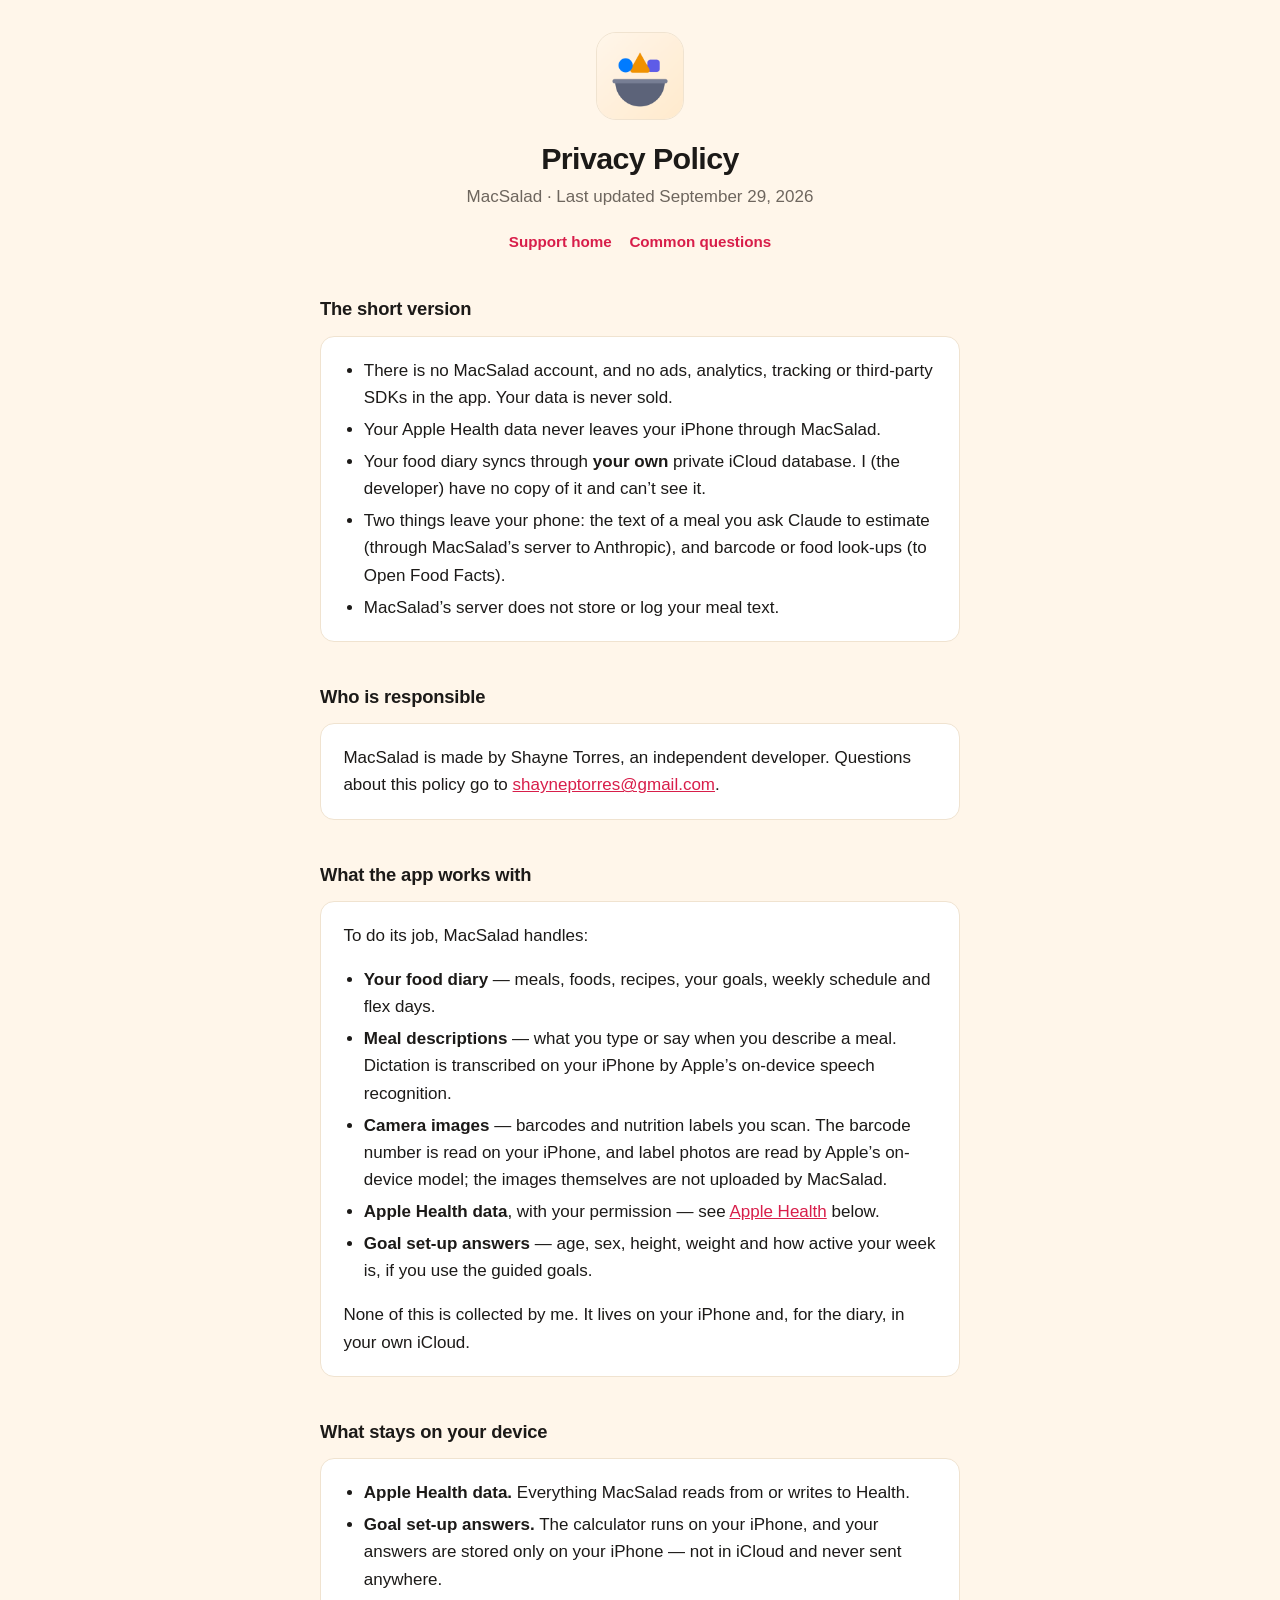
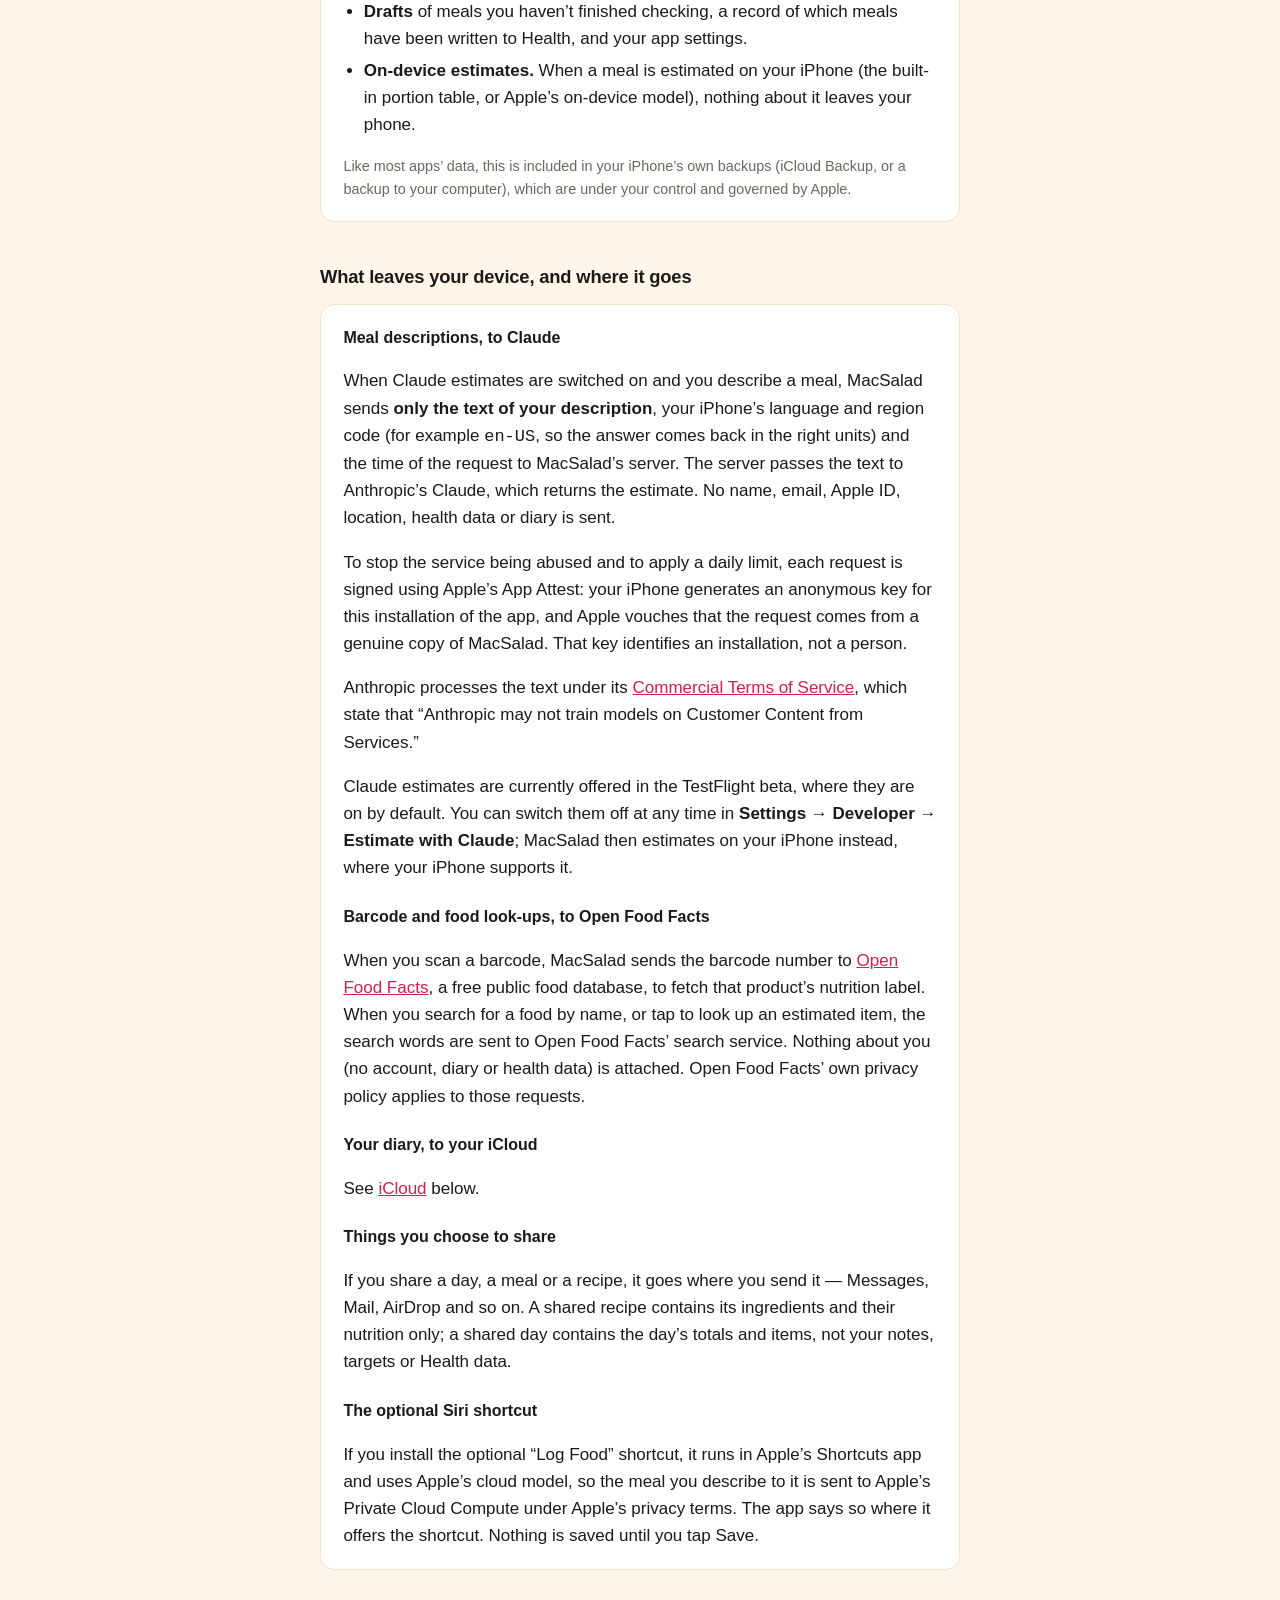
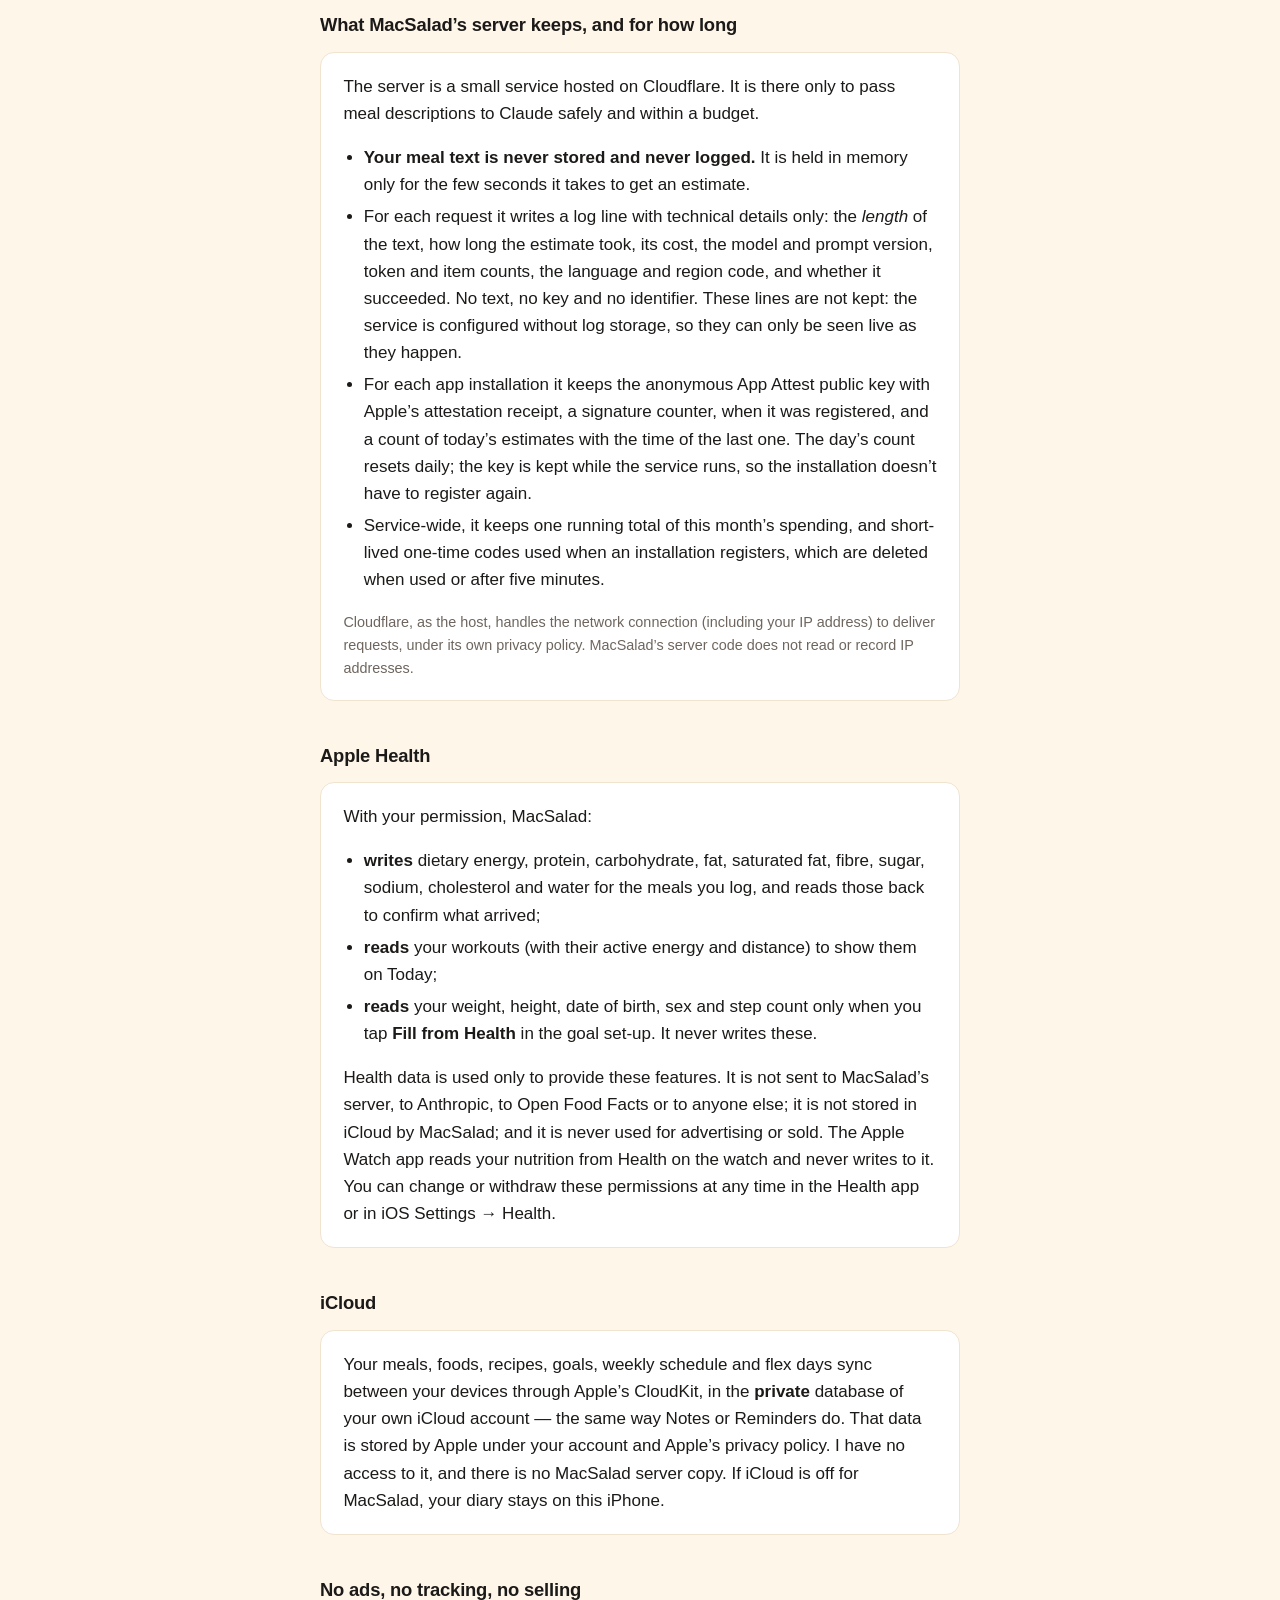
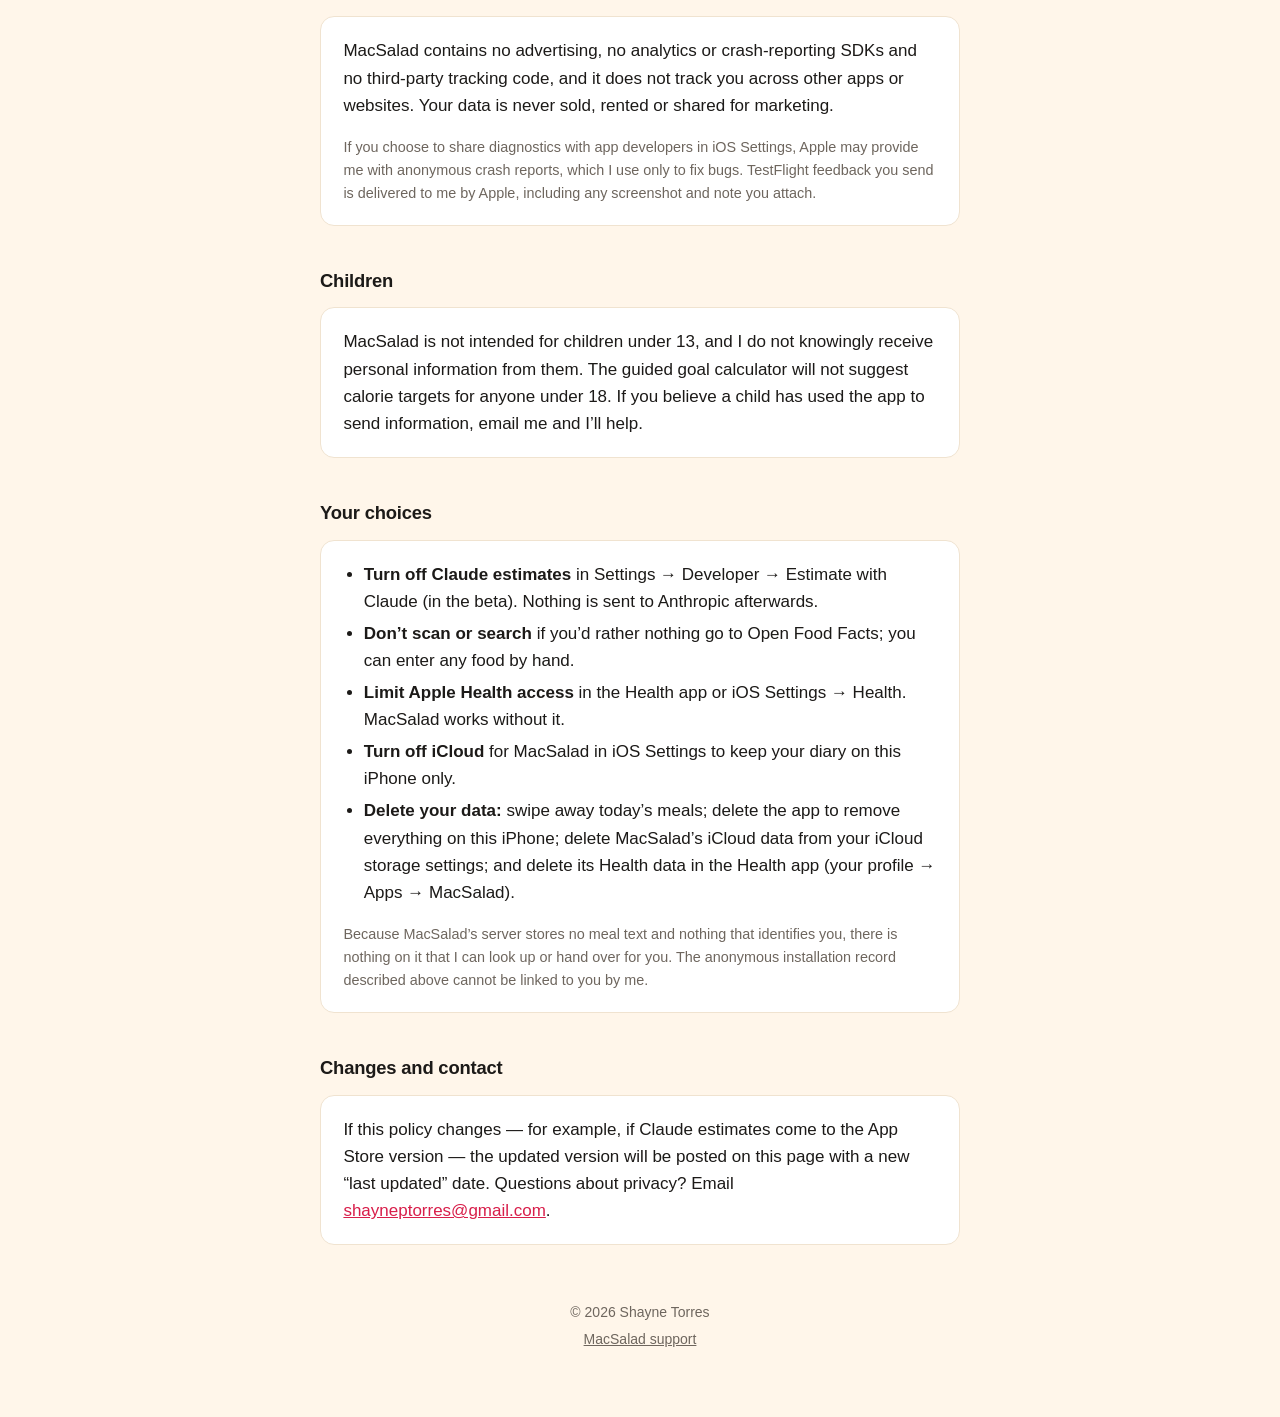
==== privacy.html @ c432ebdc "Support and privacy pages for MacSalad Co-Authored-By: Claude Opus 5.5 <noreply@anthropic.com>" ====
<!DOCTYPE html>
<html lang="en">
<head>
<meta charset="utf-8">
<meta name="viewport" content="width=device-width, initial-scale=1">
<title>MacSalad — Privacy Policy</title>
<meta name="description" content="Privacy policy for MacSalad. Health data stays on your iPhone; only meal descriptions you ask Claude to estimate, and food look-ups, leave it.">
<meta name="theme-color" content="#FFF6EA" media="(prefers-color-scheme: light)">
<meta name="theme-color" content="#14110F" media="(prefers-color-scheme: dark)">
<link rel="icon" type="image/png" href="assets/favicon-64.png">
<link rel="apple-touch-icon" href="assets/apple-touch-icon.png">
<link rel="stylesheet" href="style.css">
</head>
<body>
<main>

  <header>
    <a href="./">
      <img class="mark" src="assets/icon-256.png" srcset="assets/icon-256.png 1x, assets/icon-512.png 2x"
           width="88" height="88" alt="MacSalad — back to support">
    </a>
    <h1>Privacy Policy</h1>
    <p class="tagline">MacSalad · Last updated September 29, 2026</p>
    <nav aria-label="Sections">
      <a href="./">Support home</a>
      <a href="./#faq">Common questions</a>
    </nav>
  </header>

  <h2>The short version</h2>
  <div class="card">
    <ul>
      <li>There is no MacSalad account, and no ads, analytics, tracking or
        third-party SDKs in the app. Your data is never sold.</li>
      <li>Your Apple Health data never leaves your iPhone through MacSalad.</li>
      <li>Your food diary syncs through <strong>your own</strong> private iCloud
        database. I (the developer) have no copy of it and can’t see it.</li>
      <li>Two things leave your phone: the text of a meal you ask Claude to
        estimate (through MacSalad’s server to Anthropic), and barcode or food
        look-ups (to Open Food Facts).</li>
      <li>MacSalad’s server does not store or log your meal text.</li>
    </ul>
  </div>

  <h2>Who is responsible</h2>
  <div class="card">
    <p>
      MacSalad is made by Shayne Torres, an independent developer. Questions
      about this policy go to
      <a href="mailto:shayneptorres@gmail.com?subject=MacSalad%20Privacy">shayneptorres@gmail.com</a>.
    </p>
  </div>

  <h2>What the app works with</h2>
  <div class="card">
    <p>To do its job, MacSalad handles:</p>
    <ul>
      <li><strong>Your food diary</strong> — meals, foods, recipes, your goals,
        weekly schedule and flex days.</li>
      <li><strong>Meal descriptions</strong> — what you type or say when you
        describe a meal. Dictation is transcribed on your iPhone by Apple’s
        on-device speech recognition.</li>
      <li><strong>Camera images</strong> — barcodes and nutrition labels you
        scan. The barcode number is read on your iPhone, and label photos are
        read by Apple’s on-device model; the images themselves are not uploaded
        by MacSalad.</li>
      <li><strong>Apple Health data</strong>, with your permission — see
        <a href="#health">Apple Health</a> below.</li>
      <li><strong>Goal set-up answers</strong> — age, sex, height, weight and
        how active your week is, if you use the guided goals.</li>
    </ul>
    <p>
      None of this is collected by me. It lives on your iPhone and, for the
      diary, in your own iCloud.
    </p>
  </div>

  <h2>What stays on your device</h2>
  <div class="card">
    <ul>
      <li><strong>Apple Health data.</strong> Everything MacSalad reads from or
        writes to Health.</li>
      <li><strong>Goal set-up answers.</strong> The calculator runs on your
        iPhone, and your answers are stored only on your iPhone — not in
        iCloud and never sent anywhere.</li>
      <li><strong>Drafts</strong> of meals you haven’t finished checking, a
        record of which meals have been written to Health, and your app
        settings.</li>
      <li><strong>On-device estimates.</strong> When a meal is estimated on your
        iPhone (the built-in portion table, or Apple’s on-device model), nothing
        about it leaves your phone.</li>
    </ul>
    <p class="muted small">
      Like most apps’ data, this is included in your iPhone’s own backups
      (iCloud Backup, or a backup to your computer), which are under your
      control and governed by Apple.
    </p>
  </div>

  <h2>What leaves your device, and where it goes</h2>
  <div class="card">
    <h3>Meal descriptions, to Claude</h3>
    <p>
      When Claude estimates are switched on and you describe a meal, MacSalad
      sends <strong>only the text of your description</strong>, your iPhone’s
      language and region code (for example <code>en-US</code>, so the answer
      comes back in the right units) and the time of the request to MacSalad’s
      server. The server passes the text to Anthropic’s Claude, which returns
      the estimate. No name, email, Apple ID, location, health data or diary is
      sent.
    </p>
    <p>
      To stop the service being abused and to apply a daily limit, each request
      is signed using Apple’s App Attest: your iPhone generates an anonymous key
      for this installation of the app, and Apple vouches that the request comes
      from a genuine copy of MacSalad. That key identifies an installation, not
      a person.
    </p>
    <p>
      Anthropic processes the text under its
      <a href="https://www.anthropic.com/legal/commercial-terms">Commercial Terms of Service</a>,
      which state that “Anthropic may not train models on Customer Content from
      Services.”
    </p>
    <p>
      Claude estimates are currently offered in the TestFlight beta, where they
      are on by default. You can switch them off at any time in
      <strong>Settings → Developer → Estimate with Claude</strong>; MacSalad then
      estimates on your iPhone instead, where your iPhone supports it.
    </p>

    <h3>Barcode and food look-ups, to Open Food Facts</h3>
    <p>
      When you scan a barcode, MacSalad sends the barcode number to
      <a href="https://world.openfoodfacts.org">Open Food Facts</a>, a free public
      food database, to fetch that product’s nutrition label. When you search
      for a food by name, or tap to look up an estimated item, the search words
      are sent to Open Food Facts’ search service. Nothing about you (no account, diary or health data) is attached.
      Open Food Facts’ own privacy policy applies to those requests.
    </p>

    <h3>Your diary, to your iCloud</h3>
    <p>
      See <a href="#icloud">iCloud</a> below.
    </p>

    <h3>Things you choose to share</h3>
    <p>
      If you share a day, a meal or a recipe, it goes where you send it — Messages,
      Mail, AirDrop and so on. A shared recipe contains its ingredients and their
      nutrition only; a shared day contains the day’s totals and items, not your
      notes, targets or Health data.
    </p>

    <h3>The optional Siri shortcut</h3>
    <p>
      If you install the optional “Log Food” shortcut, it runs in Apple’s
      Shortcuts app and uses Apple’s cloud model, so the meal you describe to it
      is sent to Apple’s Private Cloud Compute under Apple’s privacy terms. The
      app says so where it offers the shortcut. Nothing is saved until you tap
      Save.
    </p>
  </div>

  <h2>What MacSalad’s server keeps, and for how long</h2>
  <div class="card">
    <p>
      The server is a small service hosted on Cloudflare. It is there only to
      pass meal descriptions to Claude safely and within a budget.
    </p>
    <ul>
      <li><strong>Your meal text is never stored and never logged.</strong> It
        is held in memory only for the few seconds it takes to get an estimate.</li>
      <li>For each request it writes a log line with technical details only:
        the <em>length</em> of the text, how long the estimate took, its cost,
        the model and prompt version, token and item counts, the language and
        region code, and whether it succeeded. No text, no key and no
        identifier. These lines are not kept: the service is configured without
        log storage, so they can only be seen live as they happen.</li>
      <li>For each app installation it keeps the anonymous App Attest public key
        with Apple’s attestation receipt, a signature counter, when it was
        registered, and a count of today’s estimates with the time of the last
        one. The day’s count resets daily; the key is kept while the service
        runs, so the installation doesn’t have to register again.</li>
      <li>Service-wide, it keeps one running total of this month’s spending, and
        short-lived one-time codes used when an installation registers, which
        are deleted when used or after five minutes.</li>
    </ul>
    <p class="muted small">
      Cloudflare, as the host, handles the network connection (including your
      IP address) to deliver requests, under its own privacy policy. MacSalad’s
      server code does not read or record IP addresses.
    </p>
  </div>

  <h2 id="health">Apple Health</h2>
  <div class="card">
    <p>With your permission, MacSalad:</p>
    <ul>
      <li><strong>writes</strong> dietary energy, protein, carbohydrate, fat,
        saturated fat, fibre, sugar, sodium, cholesterol and water for the meals
        you log, and reads those back to confirm what arrived;</li>
      <li><strong>reads</strong> your workouts (with their active energy and
        distance) to show them on Today;</li>
      <li><strong>reads</strong> your weight, height, date of birth, sex and
        step count only when you tap <strong>Fill from Health</strong> in the goal
        set-up. It never writes these.</li>
    </ul>
    <p>
      Health data is used only to provide these features. It is not sent to
      MacSalad’s server, to Anthropic, to Open Food Facts or to anyone else; it
      is not stored in iCloud by MacSalad; and it is never used for advertising
      or sold. The Apple Watch app reads your nutrition from Health on the watch
      and never writes to it. You can change or withdraw these permissions at
      any time in the Health app or in iOS Settings → Health.
    </p>
  </div>

  <h2 id="icloud">iCloud</h2>
  <div class="card">
    <p>
      Your meals, foods, recipes, goals, weekly schedule and flex days sync
      between your devices through Apple’s CloudKit, in the
      <strong>private</strong> database of your own iCloud account — the same way
      Notes or Reminders do. That data is stored by Apple under your account and
      Apple’s privacy policy. I have no access to it, and there is no MacSalad
      server copy. If iCloud is off for MacSalad, your diary stays on this
      iPhone.
    </p>
  </div>

  <h2>No ads, no tracking, no selling</h2>
  <div class="card">
    <p>
      MacSalad contains no advertising, no analytics or crash-reporting SDKs and
      no third-party tracking code, and it does not track you across other apps
      or websites. Your data is never sold, rented or shared for marketing.
    </p>
    <p class="muted small">
      If you choose to share diagnostics with app developers in iOS Settings,
      Apple may provide me with anonymous crash reports, which I use only to fix
      bugs. TestFlight feedback you send is delivered to me by Apple, including
      any screenshot and note you attach.
    </p>
  </div>

  <h2>Children</h2>
  <div class="card">
    <p>
      MacSalad is not intended for children under 13, and I do not knowingly
      receive personal information from them. The guided goal calculator will
      not suggest calorie targets for anyone under 18. If you believe a child
      has used the app to send information, email me and I’ll help.
    </p>
  </div>

  <h2>Your choices</h2>
  <div class="card">
    <ul>
      <li><strong>Turn off Claude estimates</strong> in Settings → Developer →
        Estimate with Claude (in the beta). Nothing is sent to Anthropic
        afterwards.</li>
      <li><strong>Don’t scan or search</strong> if you’d rather nothing go to
        Open Food Facts; you can enter any food by hand.</li>
      <li><strong>Limit Apple Health access</strong> in the Health app or iOS
        Settings → Health. MacSalad works without it.</li>
      <li><strong>Turn off iCloud</strong> for MacSalad in iOS Settings to keep
        your diary on this iPhone only.</li>
      <li><strong>Delete your data:</strong> swipe away today’s meals; delete the
        app to remove everything on this iPhone; delete MacSalad’s iCloud data
        from your iCloud storage settings; and delete its Health data in the
        Health app (your profile → Apps → MacSalad).</li>
    </ul>
    <p class="muted small">
      Because MacSalad’s server stores no meal text and nothing that identifies
      you, there is nothing on it that I can look up or hand over for you. The
      anonymous installation record described above cannot be linked to you by
      me.
    </p>
  </div>

  <h2>Changes and contact</h2>
  <div class="card">
    <p>
      If this policy changes — for example, if Claude estimates come to the App
      Store version — the updated version will be posted on this page with a new
      “last updated” date. Questions about privacy? Email
      <a href="mailto:shayneptorres@gmail.com?subject=MacSalad%20Privacy">shayneptorres@gmail.com</a>.
    </p>
  </div>

  <footer>
    <p>© 2026 Shayne Torres</p>
    <p><a href="./">MacSalad support</a></p>
  </footer>

</main>
</body>
</html>
---- style.css ----
/* MacSalad support site. No build step, no external resources. */

:root {
  --accent: #D81E4A;
  --accent-strong: #FF2D55;
  --bg: #FFF6EA;
  --surface: #FFFFFF;
  --text: #1C1A18;
  --text-secondary: #6E665E;
  --hairline: #F0E3D0;
  color-scheme: light dark;
}
@media (prefers-color-scheme: dark) {
  :root {
    --accent: #FF6A86;
    --accent-strong: #FF375F;
    --bg: #14110F;
    --surface: #211C19;
    --text: #F4EEE8;
    --text-secondary: #A69C92;
    --hairline: #352D28;
  }
}

* { box-sizing: border-box; }

html { -webkit-text-size-adjust: 100%; }

body {
  margin: 0;
  padding: 2rem 1rem 4rem;
  background: var(--bg);
  color: var(--text);
  font: 17px/1.6 -apple-system, BlinkMacSystemFont, "Segoe UI", Roboto,
        Helvetica, Arial, sans-serif;
  -webkit-font-smoothing: antialiased;
  overflow-wrap: break-word;
}

main { max-width: 640px; margin: 0 auto; }

header { text-align: center; margin-bottom: 2.5rem; }

.mark {
  display: block;
  width: 88px; height: 88px;
  margin: 0 auto 1.25rem;
  border-radius: 20px;
  border: 1px solid var(--hairline);
}

h1 { font-size: 1.9rem; line-height: 1.2; margin: 0 0 .4rem; letter-spacing: -.02em; }
.tagline { color: var(--text-secondary); margin: 0; }

nav {
  display: flex; flex-wrap: wrap; justify-content: center; gap: .35rem 1.1rem;
  margin: 1.25rem 0 0; font-size: .95rem;
}
nav a { text-decoration: none; font-weight: 600; }
nav a:hover { text-decoration: underline; }

h2 {
  font-size: 1.15rem;
  margin: 2.5rem 0 .75rem;
  letter-spacing: -.01em;
  scroll-margin-top: 1rem;
}
h3 { font-size: 1rem; margin: 1.4rem 0 .35rem; }
h3:first-child { margin-top: 0; }

.card {
  background: var(--surface);
  border: 1px solid var(--hairline);
  border-radius: 14px;
  padding: 1.25rem 1.4rem;
}
.card + .card { margin-top: .75rem; }
.card > p:first-child, .card > ul:first-child { margin-top: 0; }
.card > p:last-child, .card > ul:last-child { margin-bottom: 0; }

.muted { color: var(--text-secondary); }
.small { font-size: .9rem; }

a { color: var(--accent); }

ul, ol { padding-left: 1.2em; }
li + li { margin-top: .3rem; }

.contact {
  display: inline-block;
  margin-top: .5rem;
  font-size: 1.05rem;
  font-weight: 600;
  text-decoration: none;
}
.contact:hover { text-decoration: underline; }

/* Placeholder until the app is live. Swap for Apple's official badge. */
.store-badge {
  display: inline-block;
  margin-top: 1.25rem;
  padding: .55rem 1.1rem;
  border-radius: 10px;
  border: 1px dashed var(--text-secondary);
  color: var(--text-secondary);
  font-size: .9rem;
  font-weight: 600;
}

/* The macro dots in the hero, echoing the icon's three shapes. */
.macros {
  display: flex; justify-content: center; gap: 1.1rem;
  margin: .9rem 0 0; padding: 0; list-style: none;
  font-size: .85rem; font-weight: 600; color: var(--text-secondary);
}
.macros li + li { margin-top: 0; }
.macros span {
  display: inline-block; width: .6em; height: .6em; margin-right: .35em;
  border-radius: 50%; vertical-align: .05em;
}
.dot-protein { background: #007AFF; }
.dot-carbs { background: #F09000; border-radius: 1px !important; }
.dot-fat { background: #5E5CE6; border-radius: 2px !important; }

details { border-top: 1px solid var(--hairline); padding: .9rem 0; }
details:first-of-type { border-top: none; padding-top: 0; }
details:last-of-type { padding-bottom: 0; }
summary {
  cursor: pointer;
  font-weight: 600;
  list-style: none;
  padding-left: 1.1em;
  text-indent: -1.1em;
}
summary::-webkit-details-marker { display: none; }
summary::before {
  content: "›";
  display: inline-block;
  width: 1.1em;
  text-indent: 0;
  color: var(--accent);
  font-weight: 700;
  transition: transform .15s ease;
}
details[open] summary::before { transform: rotate(90deg); }
details p, details ul, details ol { margin: .6rem 0 0 1.1em; color: var(--text-secondary); }
details strong { color: var(--text); font-weight: 600; }

.callout {
  border-left: 3px solid var(--accent-strong);
  padding-left: .9rem;
}

footer {
  margin-top: 3.5rem;
  text-align: center;
  color: var(--text-secondary);
  font-size: .875rem;
}
footer a { color: var(--text-secondary); }
footer p { margin: .25rem 0; }

@media (prefers-reduced-motion: reduce) {
  summary::before { transition: none; }
}
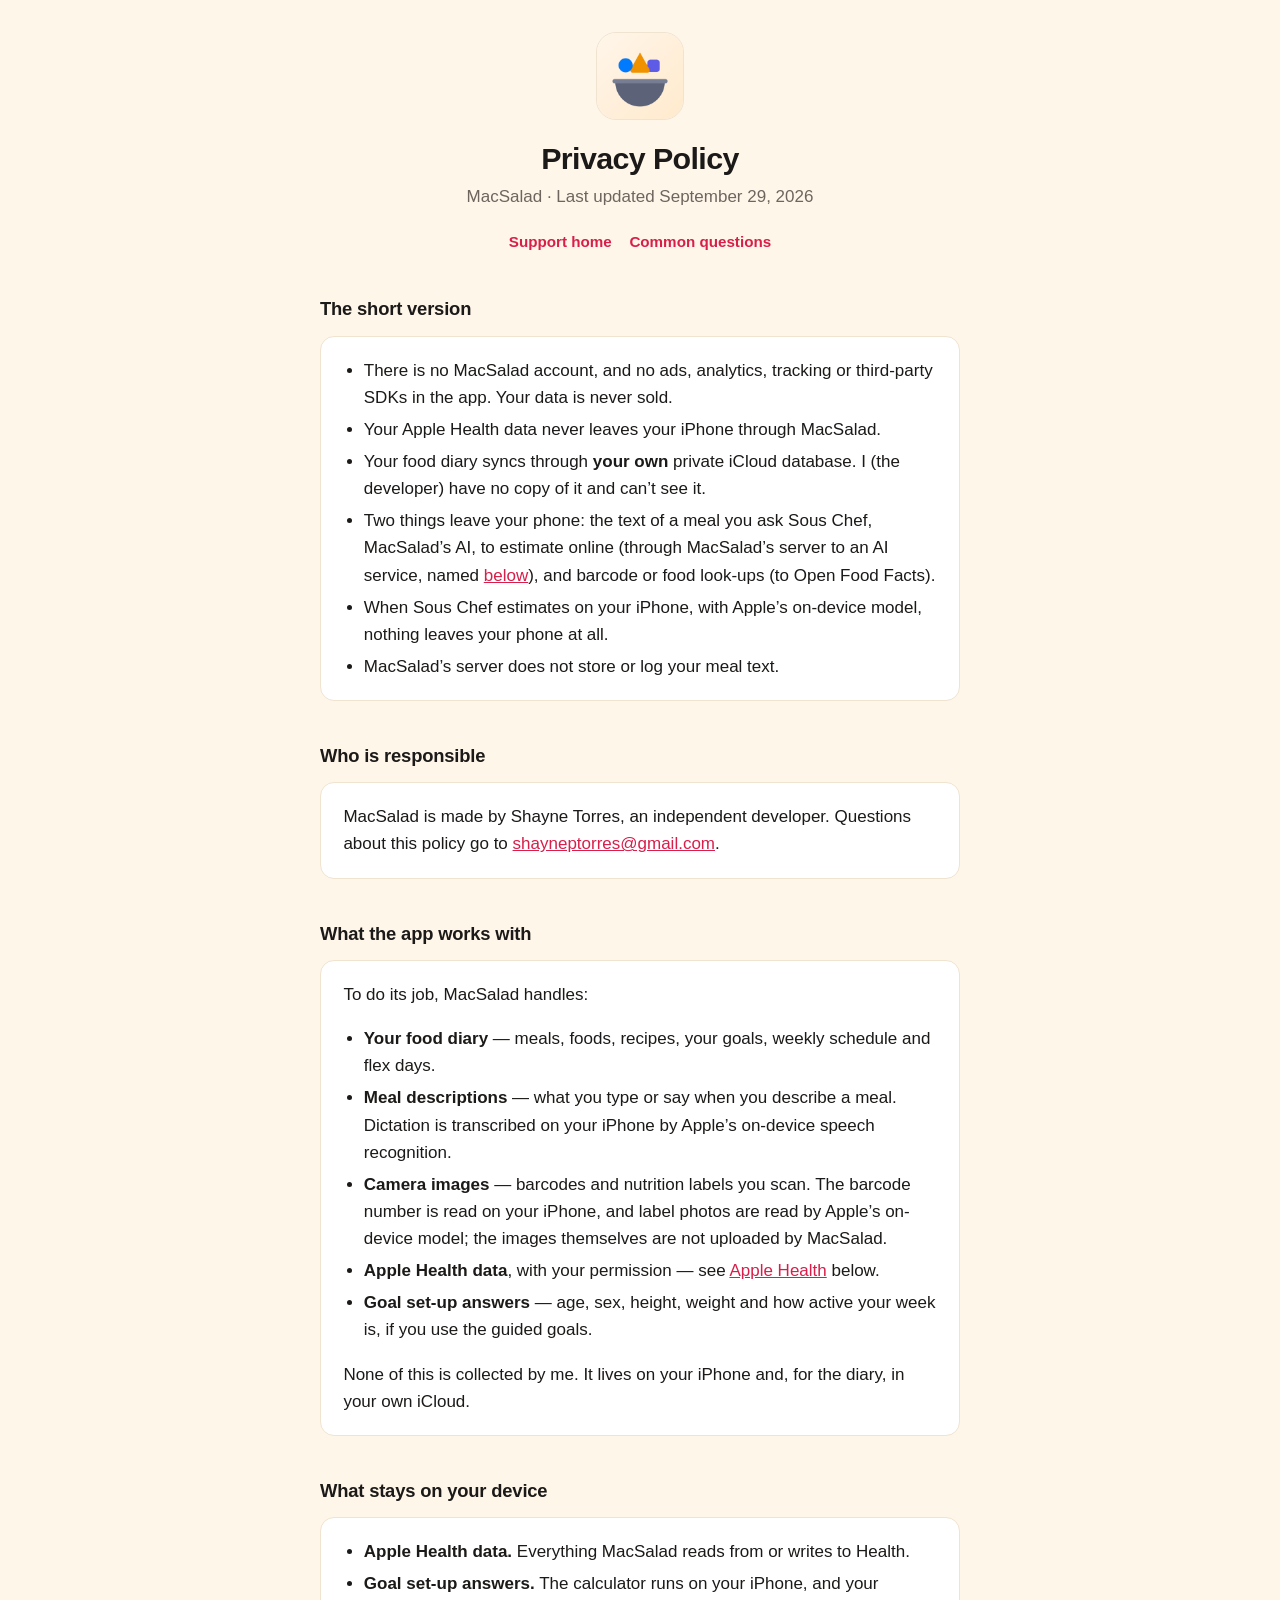
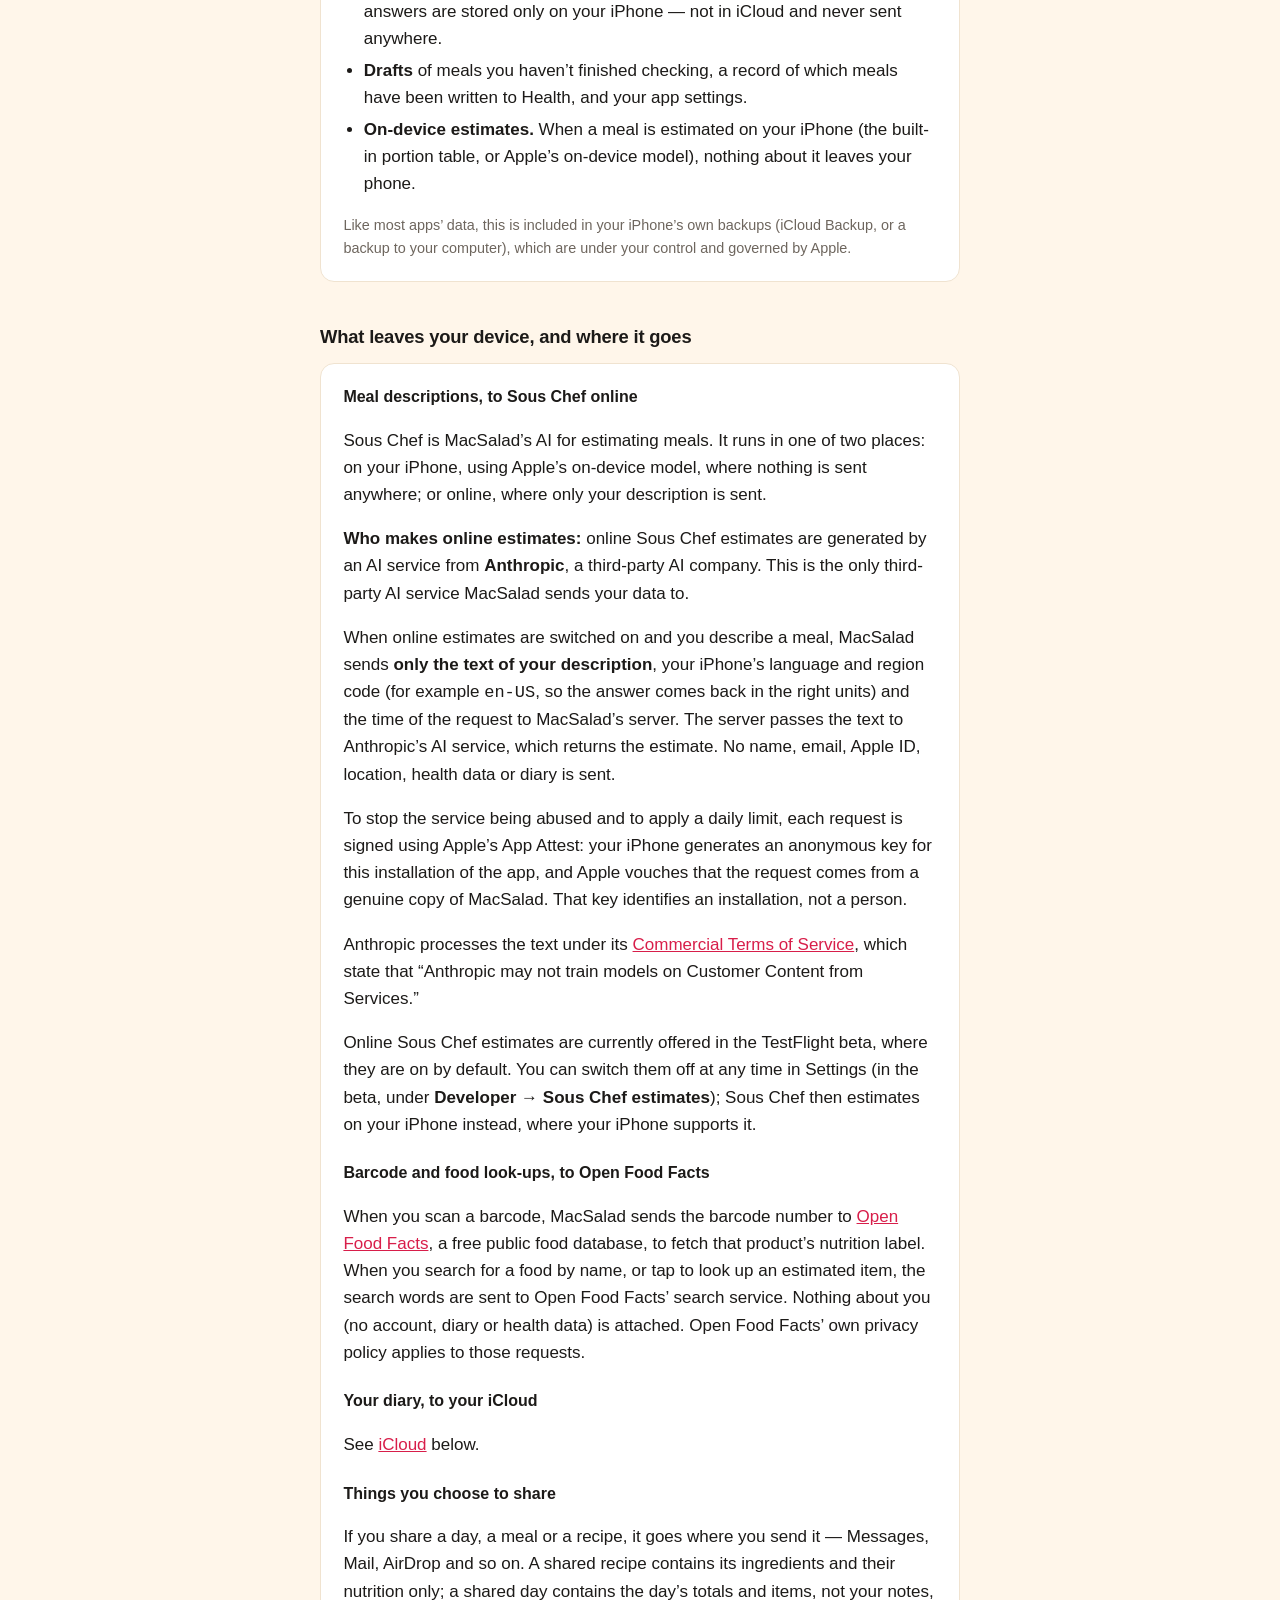
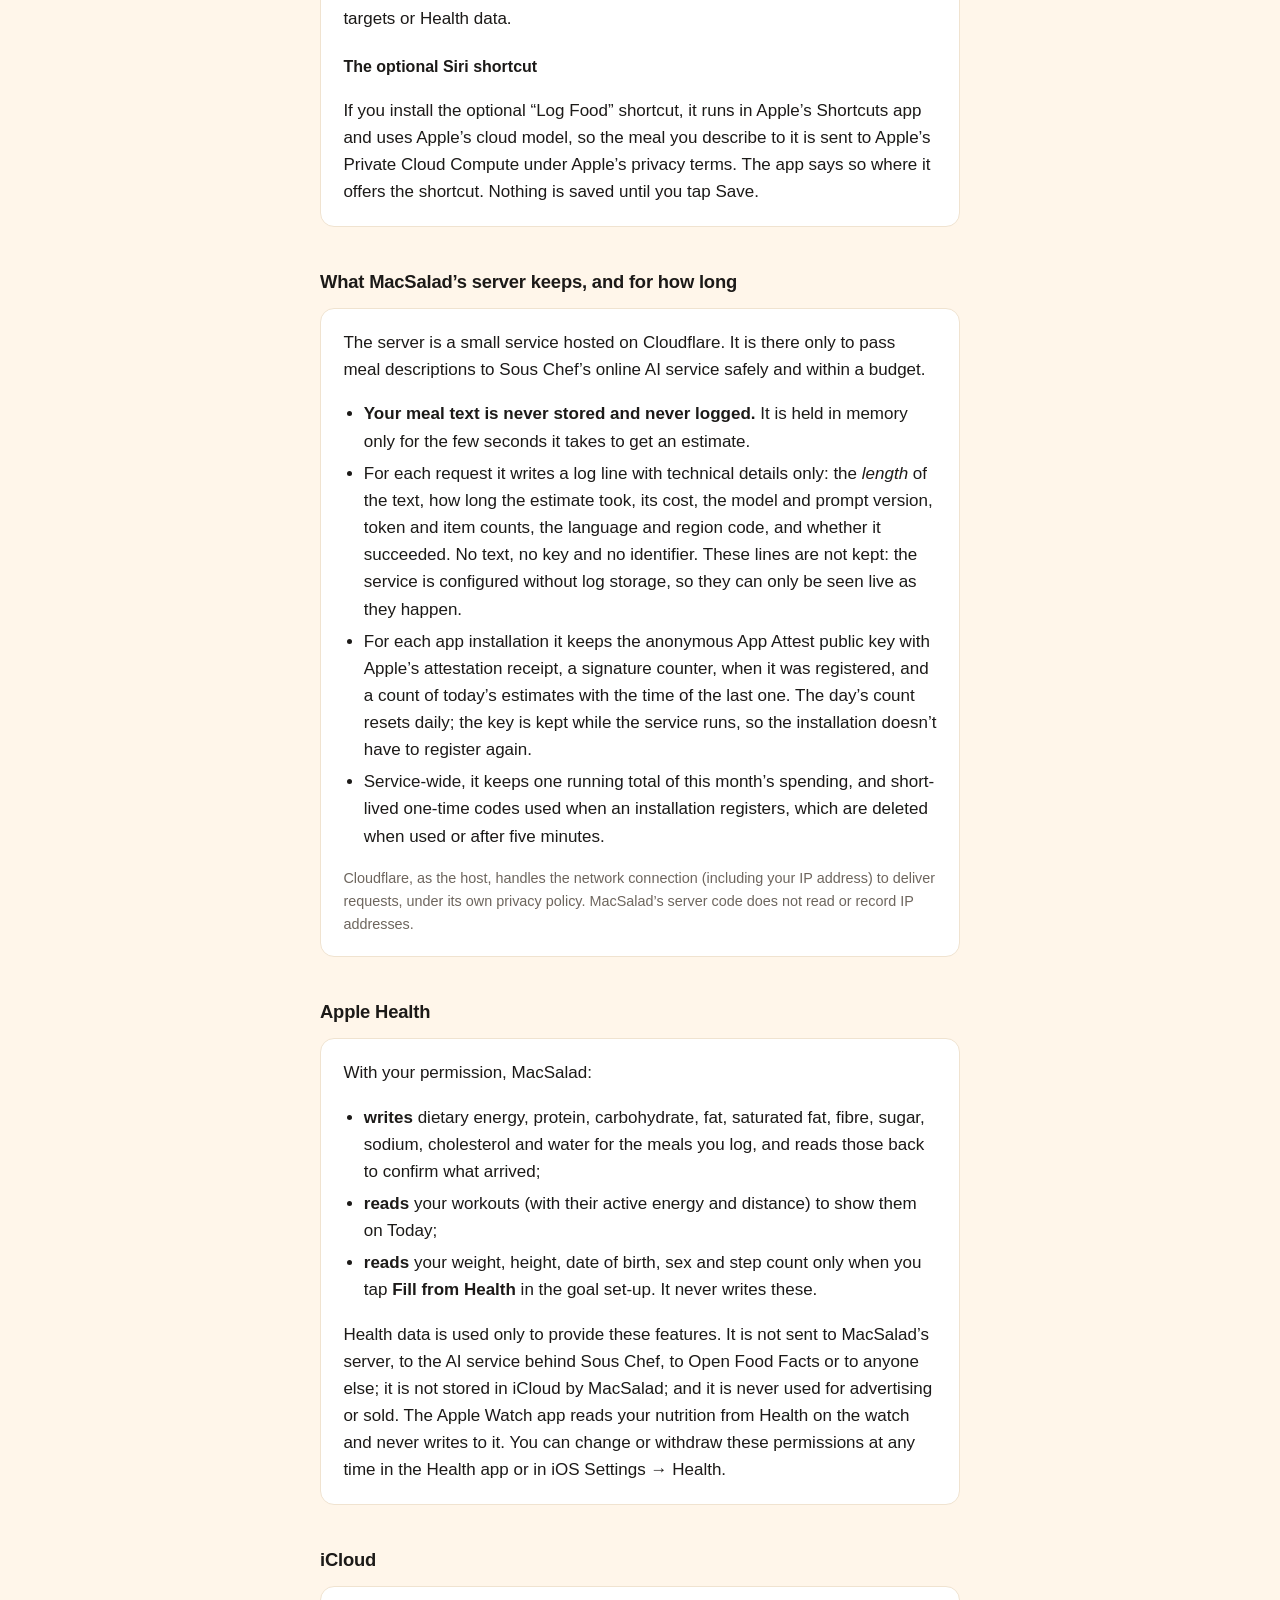
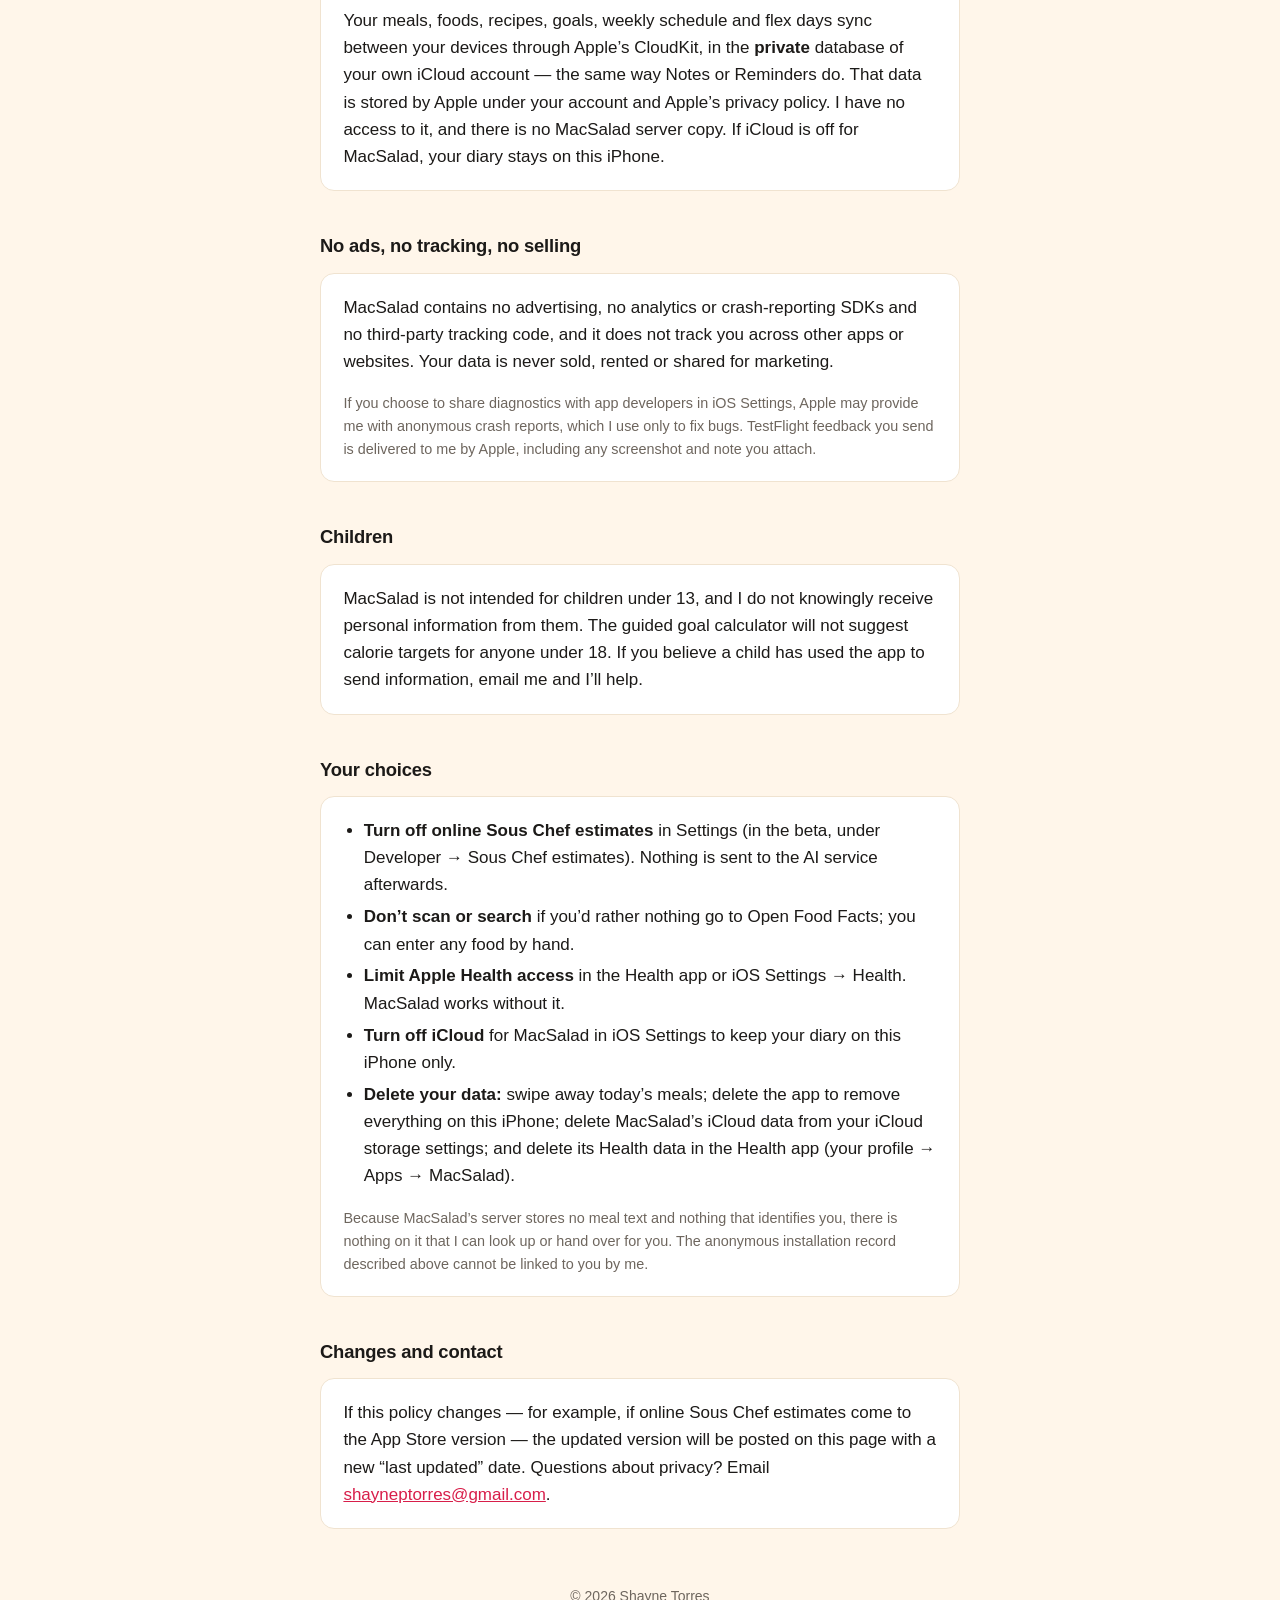
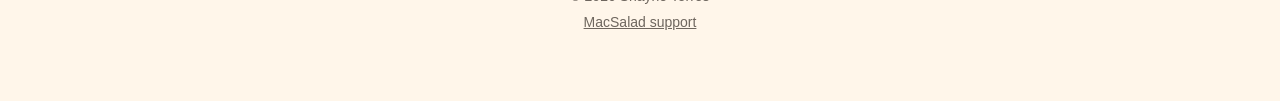
==== commit 8b9ead03: "Rebrand the AI estimator as Sous Chef on the support site The owner is branding the estimator "Sous " ====
--- a/privacy.html
+++ b/privacy.html
@@ -4,7 +4,7 @@
 <meta charset="utf-8">
 <meta name="viewport" content="width=device-width, initial-scale=1">
 <title>MacSalad — Privacy Policy</title>
-<meta name="description" content="Privacy policy for MacSalad. Health data stays on your iPhone; only meal descriptions you ask Claude to estimate, and food look-ups, leave it.">
+<meta name="description" content="Privacy policy for MacSalad. Health data stays on your iPhone; only meal descriptions you ask Sous Chef to estimate online, and food look-ups, leave it.">
 <meta name="theme-color" content="#FFF6EA" media="(prefers-color-scheme: light)">
 <meta name="theme-color" content="#14110F" media="(prefers-color-scheme: dark)">
 <link rel="icon" type="image/png" href="assets/favicon-64.png">
@@ -35,9 +35,12 @@
       <li>Your Apple Health data never leaves your iPhone through MacSalad.</li>
       <li>Your food diary syncs through <strong>your own</strong> private iCloud
         database. I (the developer) have no copy of it and can’t see it.</li>
-      <li>Two things leave your phone: the text of a meal you ask Claude to
-        estimate (through MacSalad’s server to Anthropic), and barcode or food
+      <li>Two things leave your phone: the text of a meal you ask Sous Chef,
+        MacSalad’s AI, to estimate online (through MacSalad’s server to an AI
+        service, named <a href="#ai-provider">below</a>), and barcode or food
         look-ups (to Open Food Facts).</li>
+      <li>When Sous Chef estimates on your iPhone, with Apple’s on-device
+        model, nothing leaves your phone at all.</li>
       <li>MacSalad’s server does not store or log your meal text.</li>
     </ul>
   </div>
@@ -99,14 +102,25 @@
 
   <h2>What leaves your device, and where it goes</h2>
   <div class="card">
-    <h3>Meal descriptions, to Claude</h3>
-    <p>
-      When Claude estimates are switched on and you describe a meal, MacSalad
+    <h3 id="ai-provider">Meal descriptions, to Sous Chef online</h3>
+    <p>
+      Sous Chef is MacSalad’s AI for estimating meals. It runs in one of two
+      places: on your iPhone, using Apple’s on-device model, where nothing is
+      sent anywhere; or online, where only your description is sent.
+    </p>
+    <p>
+      <strong>Who makes online estimates:</strong> online Sous Chef estimates
+      are generated by an AI service from <strong>Anthropic</strong>, a
+      third-party AI company. This is the only third-party AI service MacSalad
+      sends your data to.
+    </p>
+    <p>
+      When online estimates are switched on and you describe a meal, MacSalad
       sends <strong>only the text of your description</strong>, your iPhone’s
       language and region code (for example <code>en-US</code>, so the answer
       comes back in the right units) and the time of the request to MacSalad’s
-      server. The server passes the text to Anthropic’s Claude, which returns
-      the estimate. No name, email, Apple ID, location, health data or diary is
+      server. The server passes the text to Anthropic’s AI service, which
+      returns the estimate. No name, email, Apple ID, location, health data or diary is
       sent.
     </p>
     <p>
@@ -123,10 +137,11 @@
       Services.”
     </p>
     <p>
-      Claude estimates are currently offered in the TestFlight beta, where they
-      are on by default. You can switch them off at any time in
-      <strong>Settings → Developer → Estimate with Claude</strong>; MacSalad then
-      estimates on your iPhone instead, where your iPhone supports it.
+      Online Sous Chef estimates are currently offered in the TestFlight beta,
+      where they are on by default. You can switch them off at any time
+      in Settings (in the beta, under <strong>Developer → Sous Chef
+      estimates</strong>); Sous Chef then estimates on your iPhone instead, where
+      your iPhone supports it.
     </p>
 
     <h3>Barcode and food look-ups, to Open Food Facts</h3>
@@ -166,7 +181,8 @@
   <div class="card">
     <p>
       The server is a small service hosted on Cloudflare. It is there only to
-      pass meal descriptions to Claude safely and within a budget.
+      pass meal descriptions to Sous Chef’s online AI service safely and within
+      a budget.
     </p>
     <ul>
       <li><strong>Your meal text is never stored and never logged.</strong> It
@@ -208,7 +224,7 @@
     </ul>
     <p>
       Health data is used only to provide these features. It is not sent to
-      MacSalad’s server, to Anthropic, to Open Food Facts or to anyone else; it
+      MacSalad’s server, to the AI service behind Sous Chef, to Open Food Facts or to anyone else; it
       is not stored in iCloud by MacSalad; and it is never used for advertising
       or sold. The Apple Watch app reads your nutrition from Health on the watch
       and never writes to it. You can change or withdraw these permissions at
@@ -257,9 +273,9 @@
   <h2>Your choices</h2>
   <div class="card">
     <ul>
-      <li><strong>Turn off Claude estimates</strong> in Settings → Developer →
-        Estimate with Claude (in the beta). Nothing is sent to Anthropic
-        afterwards.</li>
+      <li><strong>Turn off online Sous Chef estimates</strong> in Settings (in
+        the beta, under Developer → Sous Chef estimates). Nothing is sent to the AI
+        service afterwards.</li>
       <li><strong>Don’t scan or search</strong> if you’d rather nothing go to
         Open Food Facts; you can enter any food by hand.</li>
       <li><strong>Limit Apple Health access</strong> in the Health app or iOS
@@ -282,8 +298,8 @@
   <h2>Changes and contact</h2>
   <div class="card">
     <p>
-      If this policy changes — for example, if Claude estimates come to the App
-      Store version — the updated version will be posted on this page with a new
+      If this policy changes — for example, if online Sous Chef estimates come
+      to the App Store version — the updated version will be posted on this page with a new
       “last updated” date. Questions about privacy? Email
       <a href="mailto:shayneptorres@gmail.com?subject=MacSalad%20Privacy">shayneptorres@gmail.com</a>.
     </p>
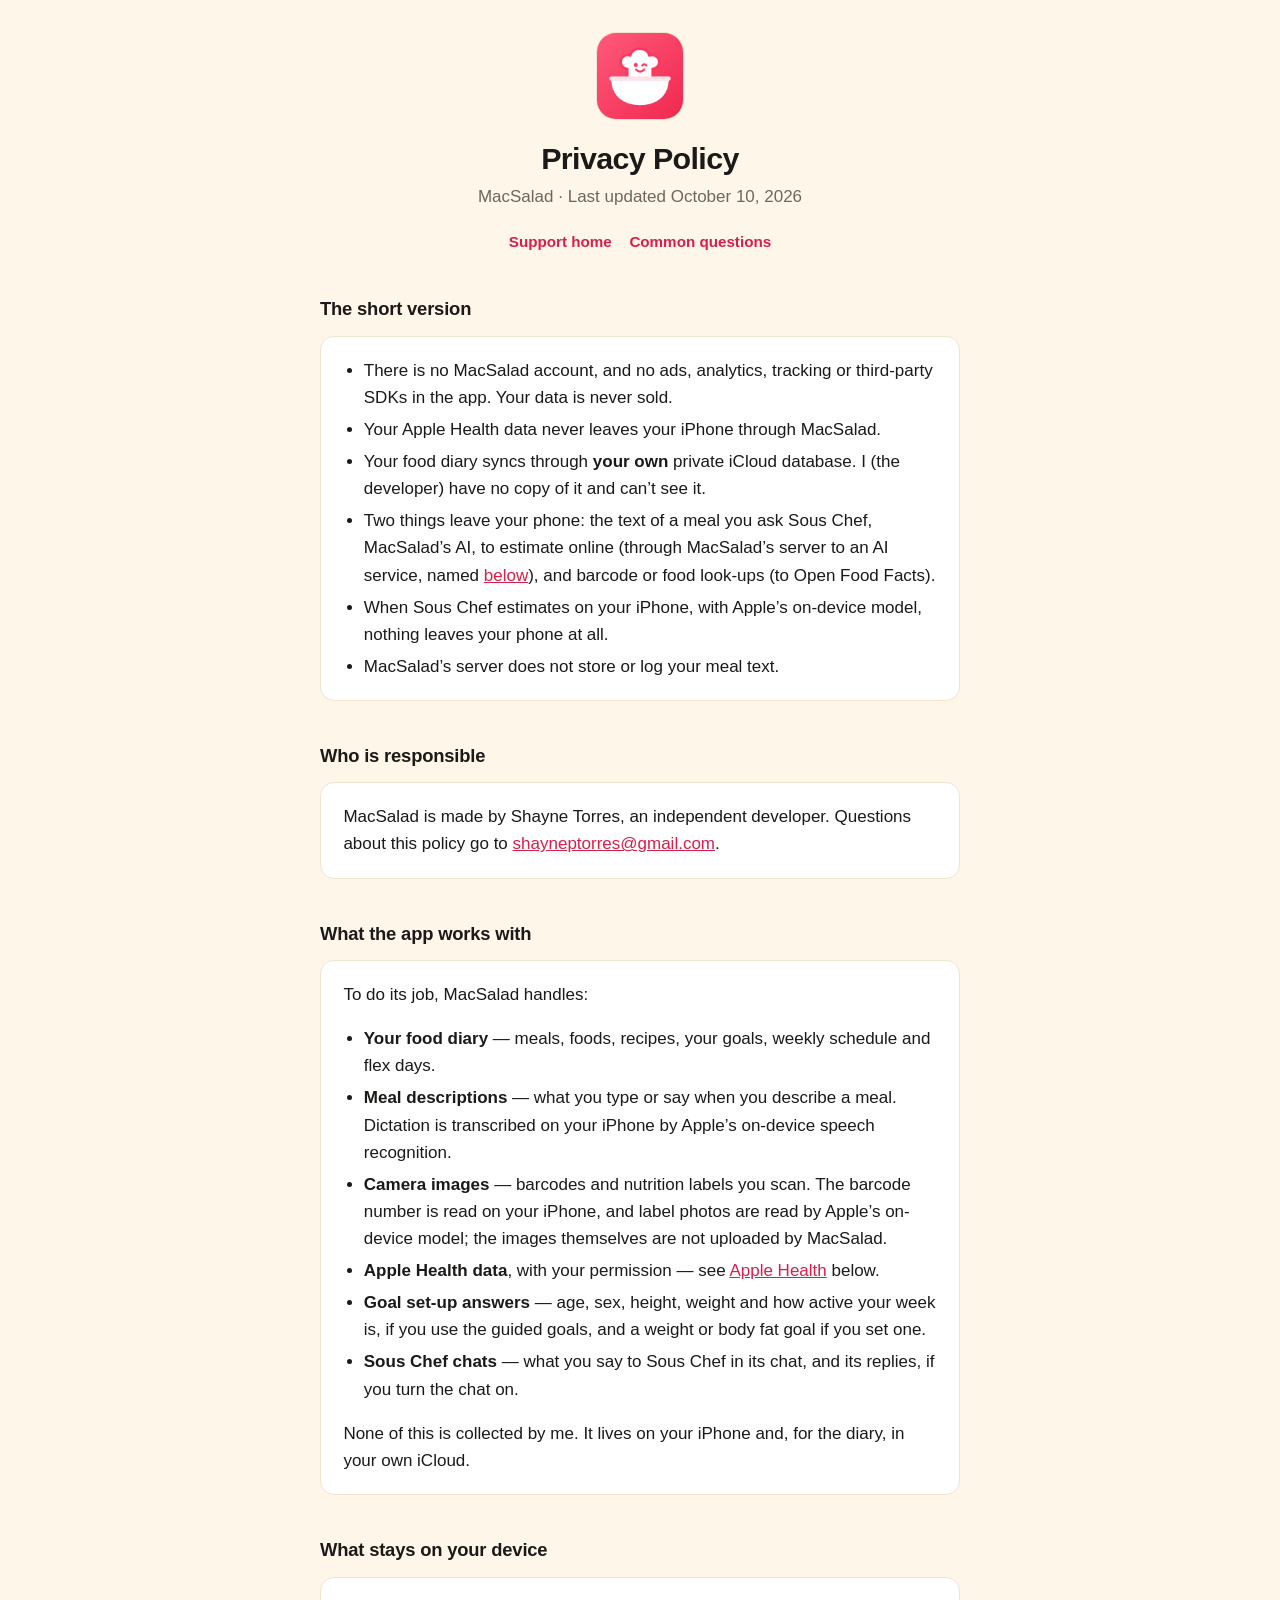
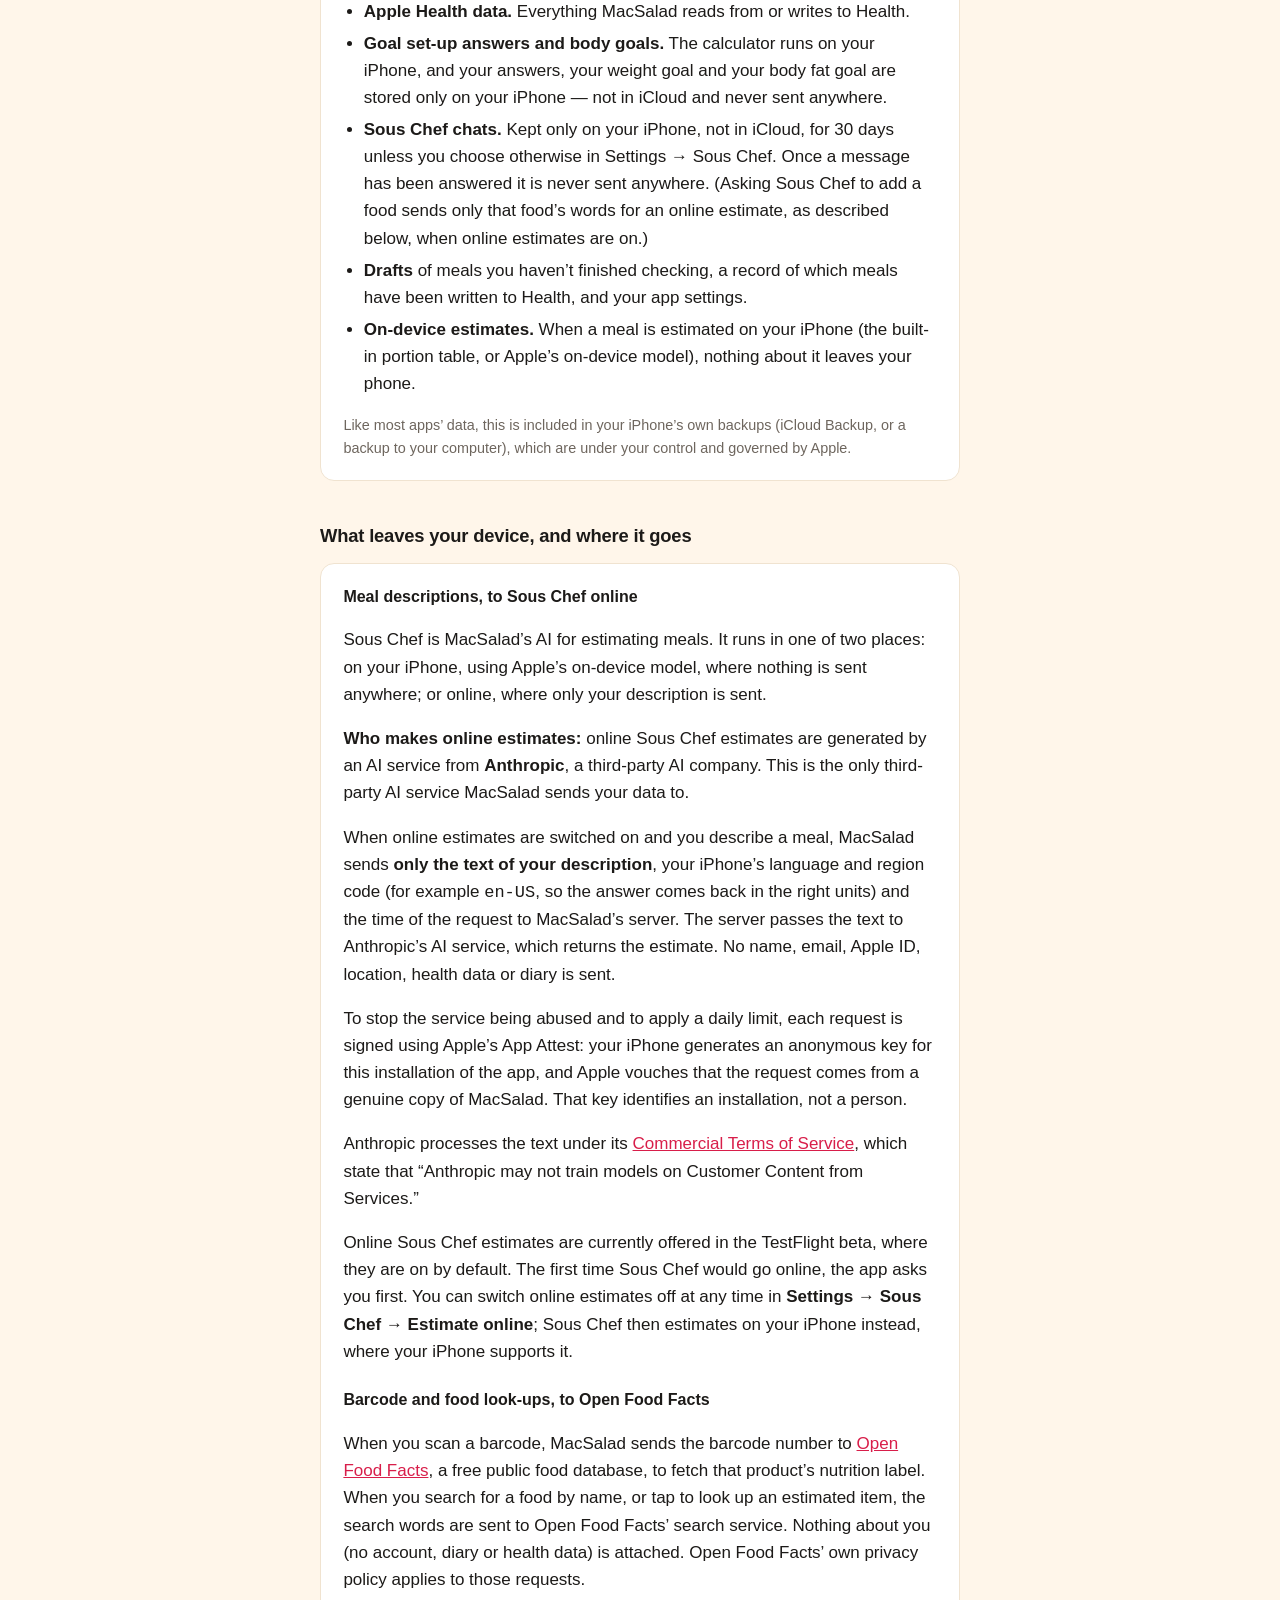
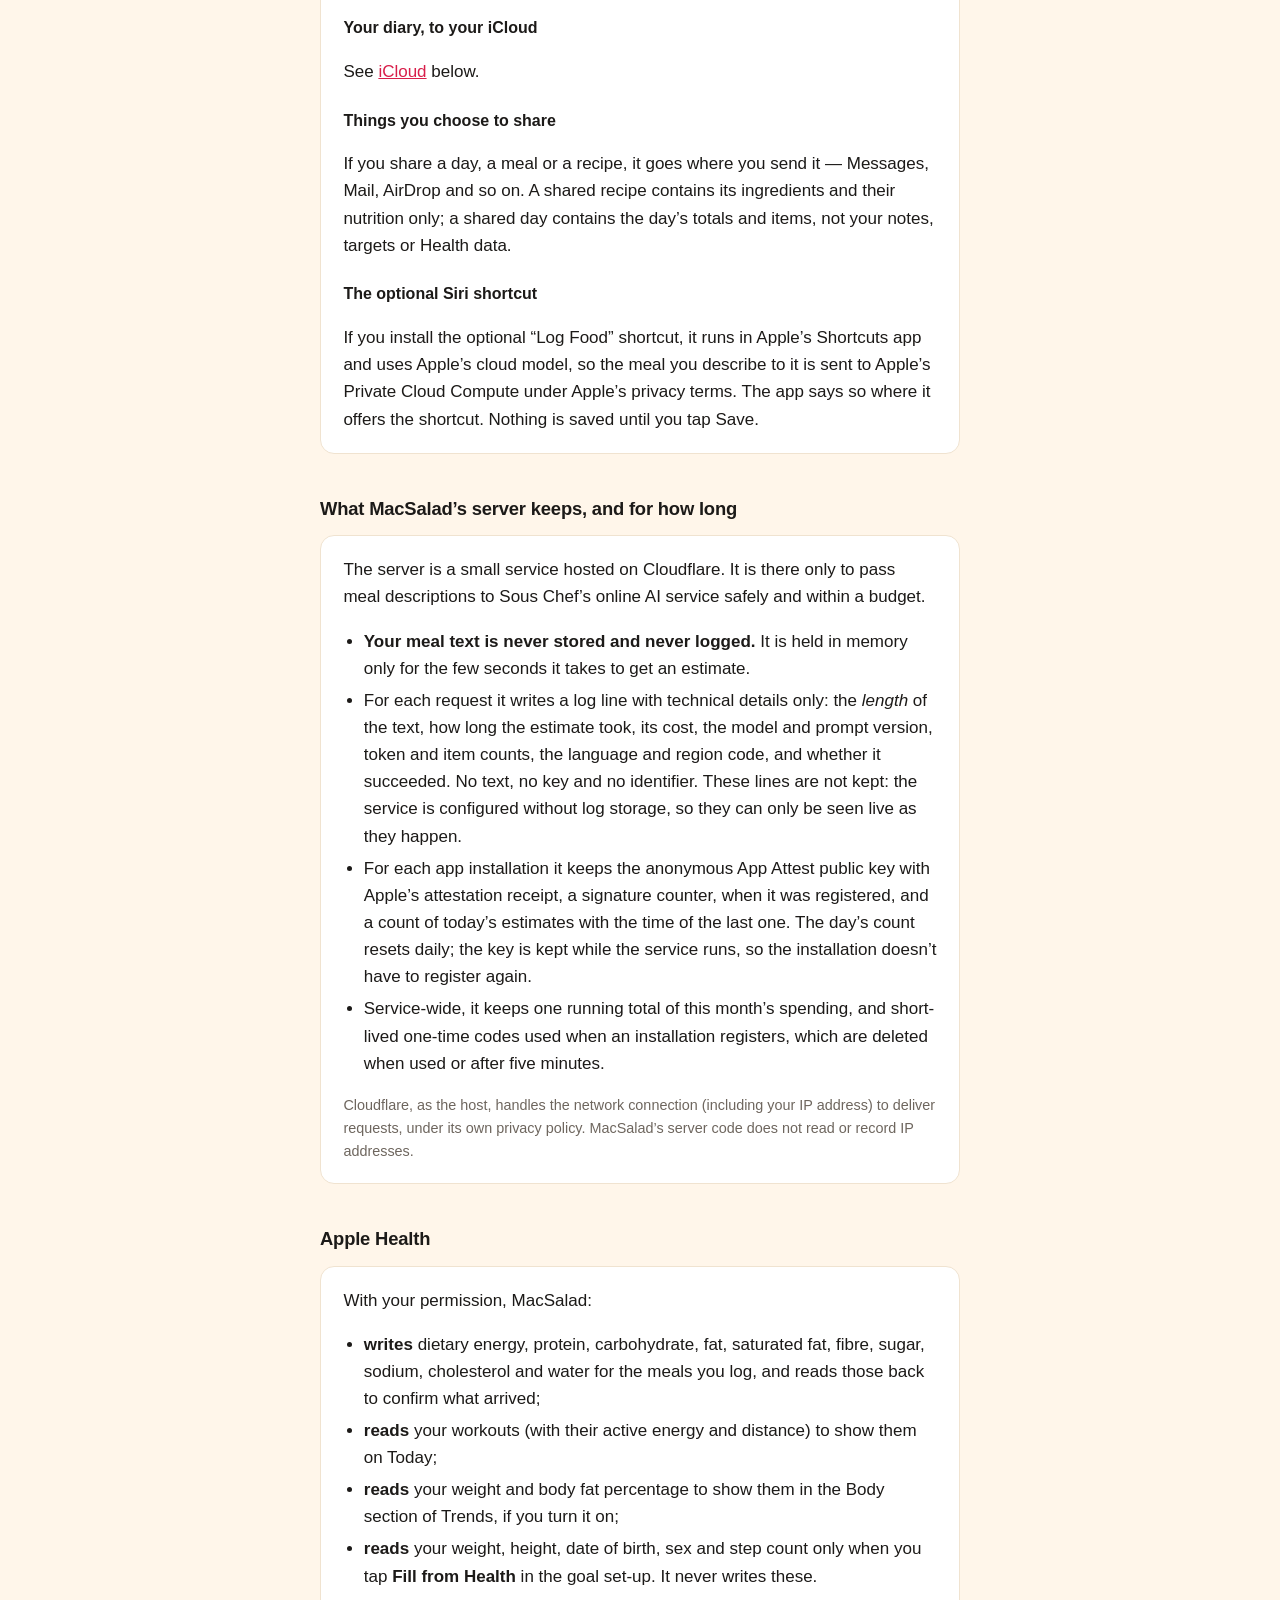
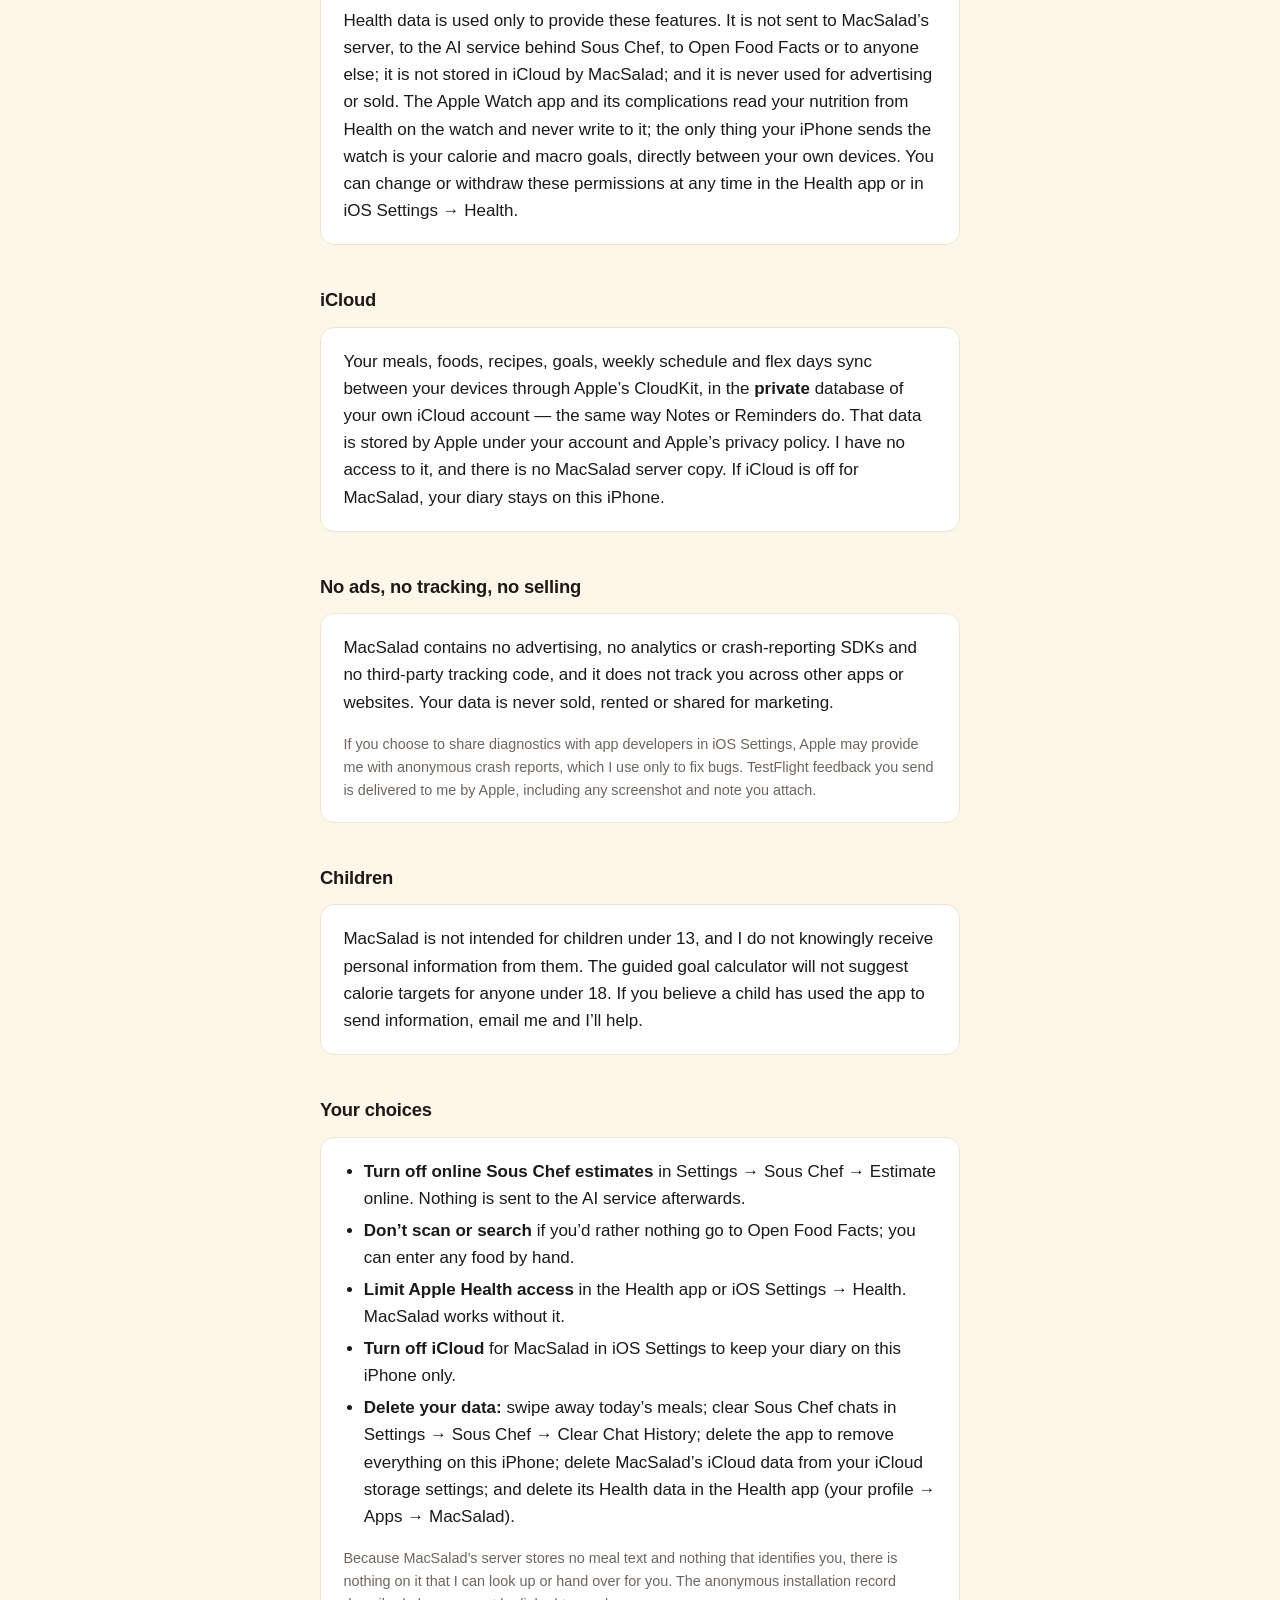
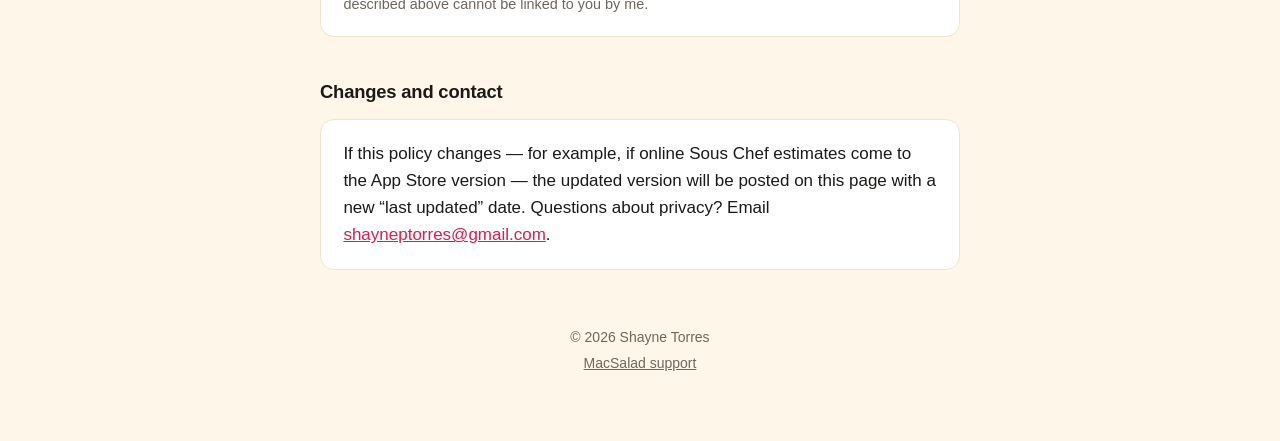
==== commit 19569aac: "Bring the support site up to build 43: Sous Chef icon, watch, water, body goals The site was written" ====
--- a/privacy.html
+++ b/privacy.html
@@ -20,7 +20,7 @@
            width="88" height="88" alt="MacSalad — back to support">
     </a>
     <h1>Privacy Policy</h1>
-    <p class="tagline">MacSalad · Last updated September 29, 2026</p>
+    <p class="tagline">MacSalad · Last updated October 10, 2026</p>
     <nav aria-label="Sections">
       <a href="./">Support home</a>
       <a href="./#faq">Common questions</a>
@@ -70,7 +70,10 @@
       <li><strong>Apple Health data</strong>, with your permission — see
         <a href="#health">Apple Health</a> below.</li>
       <li><strong>Goal set-up answers</strong> — age, sex, height, weight and
-        how active your week is, if you use the guided goals.</li>
+        how active your week is, if you use the guided goals, and a weight or
+        body fat goal if you set one.</li>
+      <li><strong>Sous Chef chats</strong> — what you say to Sous Chef in its
+        chat, and its replies, if you turn the chat on.</li>
     </ul>
     <p>
       None of this is collected by me. It lives on your iPhone and, for the
@@ -83,9 +86,15 @@
     <ul>
       <li><strong>Apple Health data.</strong> Everything MacSalad reads from or
         writes to Health.</li>
-      <li><strong>Goal set-up answers.</strong> The calculator runs on your
-        iPhone, and your answers are stored only on your iPhone — not in
-        iCloud and never sent anywhere.</li>
+      <li><strong>Goal set-up answers and body goals.</strong> The calculator
+        runs on your iPhone, and your answers, your weight goal and your body
+        fat goal are stored only on your iPhone — not in iCloud and never sent
+        anywhere.</li>
+      <li><strong>Sous Chef chats.</strong> Kept only on your iPhone, not in
+        iCloud, for 30 days unless you choose otherwise in Settings → Sous Chef.
+        Once a message has been answered it is never sent anywhere. (Asking
+        Sous Chef to add a food sends only that food’s words for an online
+        estimate, as described below, when online estimates are on.)</li>
       <li><strong>Drafts</strong> of meals you haven’t finished checking, a
         record of which meals have been written to Health, and your app
         settings.</li>
@@ -138,10 +147,10 @@
     </p>
     <p>
       Online Sous Chef estimates are currently offered in the TestFlight beta,
-      where they are on by default. You can switch them off at any time
-      in Settings (in the beta, under <strong>Developer → Sous Chef
-      estimates</strong>); Sous Chef then estimates on your iPhone instead, where
-      your iPhone supports it.
+      where they are on by default. The first time Sous Chef would go online,
+      the app asks you first. You can switch online estimates off at any time
+      in <strong>Settings → Sous Chef → Estimate online</strong>; Sous Chef then
+      estimates on your iPhone instead, where your iPhone supports it.
     </p>
 
     <h3>Barcode and food look-ups, to Open Food Facts</h3>
@@ -218,6 +227,8 @@
         you log, and reads those back to confirm what arrived;</li>
       <li><strong>reads</strong> your workouts (with their active energy and
         distance) to show them on Today;</li>
+      <li><strong>reads</strong> your weight and body fat percentage to show
+        them in the Body section of Trends, if you turn it on;</li>
       <li><strong>reads</strong> your weight, height, date of birth, sex and
         step count only when you tap <strong>Fill from Health</strong> in the goal
         set-up. It never writes these.</li>
@@ -226,8 +237,10 @@
       Health data is used only to provide these features. It is not sent to
       MacSalad’s server, to the AI service behind Sous Chef, to Open Food Facts or to anyone else; it
       is not stored in iCloud by MacSalad; and it is never used for advertising
-      or sold. The Apple Watch app reads your nutrition from Health on the watch
-      and never writes to it. You can change or withdraw these permissions at
+      or sold. The Apple Watch app and its complications read your nutrition
+      from Health on the watch and never write to it; the only thing your
+      iPhone sends the watch is your calorie and macro goals, directly between
+      your own devices. You can change or withdraw these permissions at
       any time in the Health app or in iOS Settings → Health.
     </p>
   </div>
@@ -273,16 +286,17 @@
   <h2>Your choices</h2>
   <div class="card">
     <ul>
-      <li><strong>Turn off online Sous Chef estimates</strong> in Settings (in
-        the beta, under Developer → Sous Chef estimates). Nothing is sent to the AI
-        service afterwards.</li>
+      <li><strong>Turn off online Sous Chef estimates</strong> in Settings →
+        Sous Chef → Estimate online. Nothing is sent to the AI service
+        afterwards.</li>
       <li><strong>Don’t scan or search</strong> if you’d rather nothing go to
         Open Food Facts; you can enter any food by hand.</li>
       <li><strong>Limit Apple Health access</strong> in the Health app or iOS
         Settings → Health. MacSalad works without it.</li>
       <li><strong>Turn off iCloud</strong> for MacSalad in iOS Settings to keep
         your diary on this iPhone only.</li>
-      <li><strong>Delete your data:</strong> swipe away today’s meals; delete the
+      <li><strong>Delete your data:</strong> swipe away today’s meals; clear
+        Sous Chef chats in Settings → Sous Chef → Clear Chat History; delete the
         app to remove everything on this iPhone; delete MacSalad’s iCloud data
         from your iCloud storage settings; and delete its Health data in the
         Health app (your profile → Apps → MacSalad).</li>
--- a/style.css
+++ b/style.css
@@ -107,7 +107,7 @@
   font-weight: 600;
 }
 
-/* The macro dots in the hero, echoing the icon's three shapes. */
+/* The macro dots in the hero, in the app's protein, carbs and fat colours. */
 .macros {
   display: flex; justify-content: center; gap: 1.1rem;
   margin: .9rem 0 0; padding: 0; list-style: none;
